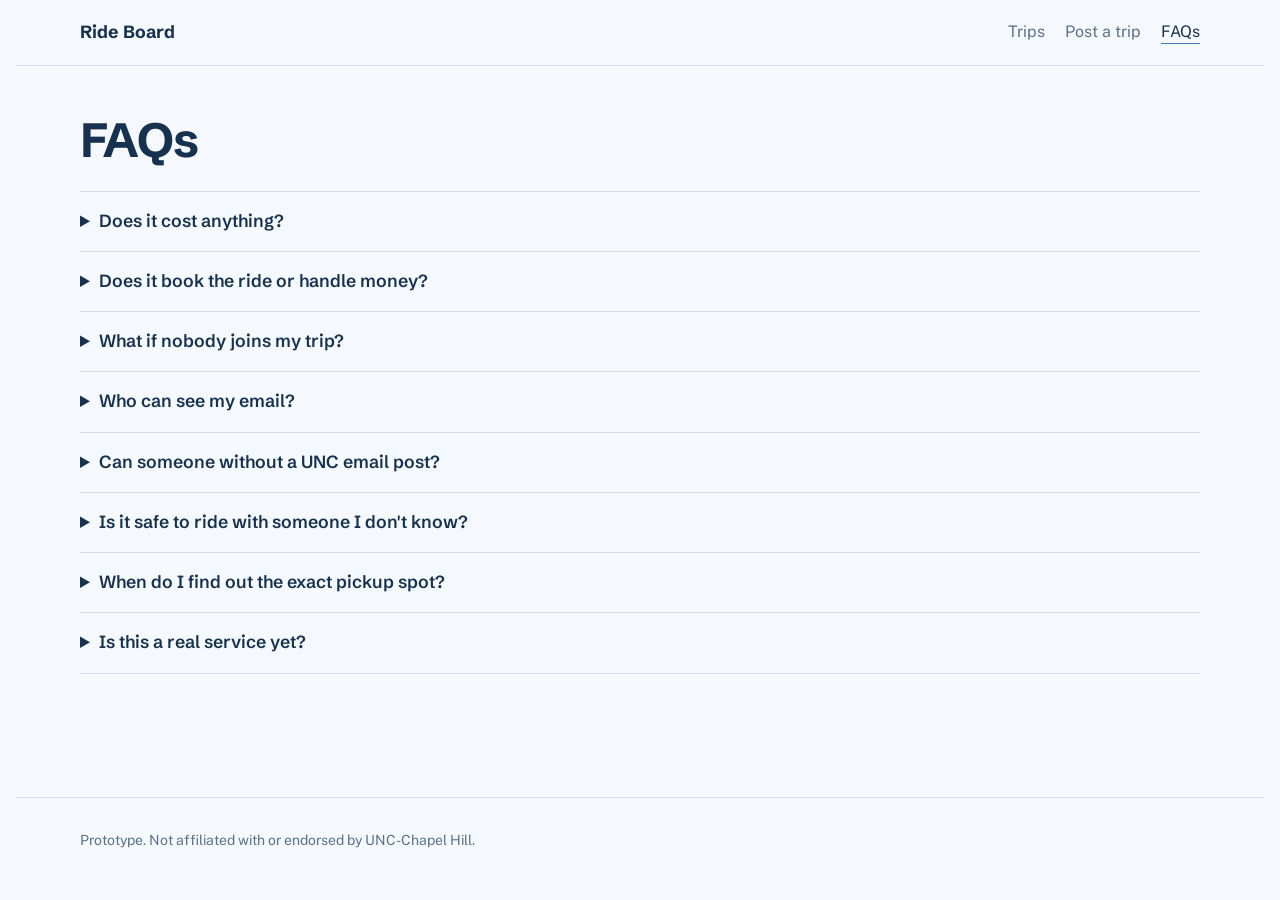
==== faq.html @ dbb0cd6b "Make site light only: light palette, remove dark theme toggle Co-Authored-By: Claude Haiku 5.5 <nore" ====
<!doctype html>
<html lang="en">
<head>
  <meta charset="utf-8">
  <meta name="viewport" content="width=device-width, initial-scale=1, viewport-fit=cover">
  <title>Ride Board FAQs</title>
  <link rel="stylesheet" href="https://fonts.googleapis.com/css2?family=IBM+Plex+Mono:wght@500&family=Public+Sans:wght@400;500;600&family=Schibsted+Grotesk:wght@600;700&display=swap">
  <link rel="stylesheet" href="styles.css">
</head>
<body>

<a class="skip" href="#main">Skip to content</a>

<header class="top">
  <div class="wrap bar">
    <a class="brand" href="index.html">Ride Board</a>
    <nav aria-label="Main">
      <a href="trips.html">Trips</a>
      <a href="post.html">Post a trip</a>
      <a href="faq.html" aria-current="page">FAQs</a>
    </nav>
  </div>
</header>

<main id="main">
  <section class="wrap band" aria-labelledby="faq-title" style="border-top:0; padding-top:48px">
    <h1 id="faq-title" style="font-size:clamp(2rem,4.5vw,3rem)">FAQs</h1>
    <div class="faq" style="margin-top:24px">
      <details>
        <summary>Does it cost anything?</summary>
        <p>No. The site is free. The only cost is the ride itself, which the group splits.</p>
      </details>
      <details>
        <summary>Does it book the ride or handle money?</summary>
        <p>No. It does not provide drivers, rides, or payments. One person books the ride in their own app, and everyone pays their share directly.</p>
      </details>
      <details>
        <summary>What if nobody joins my trip?</summary>
        <p>Take the ride alone or change your plans. Nothing is charged or cancelled automatically.</p>
      </details>
      <details>
        <summary>Who can see my email?</summary>
        <p>This prototype does not store or show your email. It only checks that the domain ends in unc.edu.</p>
      </details>
      <details>
        <summary>Can someone without a UNC email post?</summary>
        <p>Not in this version. The domain check is the only verification built so far, so it does not confirm who is behind an address.</p>
      </details>
      <details>
        <summary>Is it safe to ride with someone I don't know?</summary>
        <p>Meet at the pickup spot you picked, tell a friend the trip details, and skip any ride that feels wrong.</p>
      </details>
      <details>
        <summary>When do I find out the exact pickup spot?</summary>
        <p>After you send a ride-along request, the exact spot shows on that trip. Before that, you see only the general area, such as Student Union or Franklin Street.</p>
      </details>
      <details>
        <summary>Is this a real service yet?</summary>
        <p>It is a prototype. Trips and requests save only on the device you use them on.</p>
      </details>
    </div>
  </section>
</main>

<footer>
  <div class="wrap">Prototype. Not affiliated with or endorsed by UNC-Chapel Hill.</div>
</footer>

<script src="app.js"></script>
</body>
</html>
---- styles.css ----
/* Shared styles for every page. Palette: light only. Pale blue paper, mid Carolina-style blue accent, slate text. Type: grotesk display, plain body, mono for times. */
:root {
  --bg: #F5F9FD;
  --surface: #FFFFFF;
  --ink: #17324F;
  --muted: #5B7189;
  --line: #CFDDEA;
  --accent: #3A7CB8;
  --accent-ink: #FFFFFF;
  --tint: #E3F0FA;
  --danger: #C0392B;
  --font-display: "Schibsted Grotesk", "Helvetica Neue", Arial, sans-serif;
  --font-body: "Public Sans", "Helvetica Neue", Arial, sans-serif;
  --font-mono: "IBM Plex Mono", ui-monospace, Menlo, monospace;
  color-scheme: light;
}

body {
  margin: 0;
  background: var(--bg);
  color: var(--ink);
  font-family: var(--font-body);
  font-size: 16px;
  line-height: 1.55;
  padding-left: max(16px, env(safe-area-inset-left, 0px));
  padding-right: max(16px, env(safe-area-inset-right, 0px));
  min-height: 100vh;
  display: flex;
  flex-direction: column;
}
main { flex: 1; }
h1, h2, h3 { font-family: var(--font-display); line-height: 1.1; letter-spacing: -0.015em; text-wrap: balance; margin: 0; }
h1 { font-size: clamp(2.1rem, 5vw, 3.4rem); }
h2 { font-size: clamp(1.6rem, 3vw, 2.1rem); }
p { margin: 0; }
a { color: var(--accent); }
.wrap { max-width: 1120px; margin: 0 auto; width: 100%; box-sizing: border-box; }
.muted { color: var(--muted); }
.fine { color: var(--muted); font-size: 0.875rem; }
.skip { position: absolute; left: 16px; top: -48px; background: var(--accent); color: var(--accent-ink); padding: 8px 12px; z-index: 20; }
.skip:focus { top: 8px; }
:focus-visible { outline: 2px solid var(--accent); outline-offset: 3px; }

/* Header */
.top { position: sticky; top: env(safe-area-inset-top, 0px); z-index: 5; background: var(--bg); border-bottom: 1px solid var(--line); }
.bar { display: flex; flex-wrap: wrap; align-items: center; justify-content: space-between; gap: 12px 24px; padding-block: 14px; }
.brand { font-family: var(--font-display); font-weight: 700; font-size: 1.1rem; color: var(--ink); text-decoration: none; }
.top nav { display: flex; flex-wrap: wrap; gap: 4px 20px; }
.top nav a { color: var(--muted); text-decoration: none; padding-block: 6px; }
.top nav a:hover, .top nav a[aria-current="page"] { color: var(--ink); }
.top nav a[aria-current="page"] { text-decoration: underline; text-underline-offset: 6px; text-decoration-color: var(--accent); }

/* Buttons and fields */
.btn {
  display: inline-flex; align-items: center; justify-content: center;
  min-height: 44px; padding: 10px 18px;
  border: 1px solid var(--accent); border-radius: 8px;
  background: var(--accent); color: var(--accent-ink);
  font: 600 0.95rem/1 var(--font-body); text-decoration: none; cursor: pointer;
}
.btn.ghost { background: transparent; color: var(--ink); border-color: var(--line); }
.btn.small { min-height: 36px; padding: 6px 12px; font-size: 0.875rem; }
.btn:hover { filter: brightness(1.06); }
.field { display: grid; gap: 6px; }
.field label, .field legend { font-weight: 600; font-size: 0.95rem; }
.hint { color: var(--muted); font-size: 0.875rem; }
.error { color: var(--danger); font-size: 0.875rem; }
input, select, textarea {
  font: 400 1rem/1.4 var(--font-body); color: var(--ink);
  background: var(--surface); border: 1px solid var(--line); border-radius: 8px;
  min-height: 44px; padding: 8px 12px; width: 100%; box-sizing: border-box;
}
textarea { min-height: 88px; resize: vertical; }
input[aria-invalid="true"], select[aria-invalid="true"] { border-color: var(--danger); }
input[type="range"] { accent-color: var(--accent); min-height: 0; padding: 0; }
fieldset { border: 0; margin: 0; padding: 0; min-width: 0; }
.radios { display: flex; flex-wrap: wrap; gap: 8px; }
.radios label {
  display: inline-flex; align-items: center; gap: 8px; min-height: 44px; padding: 8px 14px;
  border: 1px solid var(--line); border-radius: 999px; background: var(--surface); cursor: pointer;
}
.radios input { width: auto; min-height: 0; accent-color: var(--accent); }
.status { min-height: 1.5em; color: var(--accent); font-weight: 600; }
.status a { color: var(--accent); }

/* Home */
.hero { display: grid; gap: 40px; align-items: center; padding-block: 56px 48px; grid-template-columns: 1.15fr 1fr; }
.eyebrow { font-size: 0.8rem; font-weight: 600; letter-spacing: 0.08em; text-transform: uppercase; color: var(--accent); margin-bottom: 14px; }
.lede { margin-top: 18px; font-size: 1.1rem; color: var(--muted); max-width: 36ch; }
.actions { display: flex; flex-wrap: wrap; gap: 10px; margin-top: 26px; }
.facts { display: flex; flex-wrap: wrap; gap: 8px 22px; margin: 22px 0 0; padding: 0; list-style: none; color: var(--muted); font-size: 0.9rem; }
.facts li { position: relative; padding-left: 16px; }
.facts li::before { content: ""; position: absolute; left: 0; top: 0.5em; width: 6px; height: 6px; border-radius: 999px; background: var(--accent); }
.calc {
  display: grid; gap: 16px; padding: 24px; background: var(--surface);
  border: 1px solid var(--line); border-radius: 12px;
}
.calc h2 { font-size: 1.3rem; }
.calc-row { display: flex; justify-content: space-between; align-items: baseline; gap: 12px; }
.mono { font-family: var(--font-mono); font-variant-numeric: tabular-nums; }
.calc-result { font-family: var(--font-display); font-size: 2.4rem; font-weight: 700; letter-spacing: -0.02em; font-variant-numeric: tabular-nums; }
.calc-result small { display: block; font: 400 0.95rem/1.4 var(--font-body); color: var(--muted); letter-spacing: 0; }
.preview { margin-top: 8px; }
.preview-head { display: flex; flex-wrap: wrap; justify-content: space-between; align-items: baseline; gap: 8px 16px; margin-bottom: 14px; }

/* Bands and sections */
.band { padding-block: 48px; border-top: 1px solid var(--line); }
.page-head { padding-block: 48px 8px; }
.page-head p { margin-top: 12px; color: var(--muted); max-width: 52ch; }
.section-head { display: flex; flex-wrap: wrap; justify-content: space-between; align-items: baseline; gap: 8px 16px; margin-bottom: 18px; }
.board-tools { display: flex; flex-wrap: wrap; justify-content: space-between; align-items: center; gap: 12px; margin-bottom: 16px; }
.chips { display: flex; flex-wrap: wrap; gap: 8px; }
.chip {
  min-height: 36px; padding: 6px 14px; border-radius: 999px; cursor: pointer;
  border: 1px solid var(--line); background: var(--surface); color: var(--ink); font: 500 0.9rem/1 var(--font-body);
}
.chip[aria-pressed="true"] { background: var(--ink); color: var(--bg); border-color: var(--ink); }

/* Trip board */
.cols {
  display: none; grid-template-columns: 120px minmax(0, 1fr) 170px; gap: 16px; padding: 10px 20px;
  font-size: 0.72rem; font-weight: 600; letter-spacing: 0.08em; text-transform: uppercase; color: var(--muted);
  background: var(--tint); border: 1px solid var(--line); border-bottom: 0; border-radius: 12px 12px 0 0;
}
.cols .r { text-align: right; }
.board { list-style: none; margin: 0; padding: 0; border: 1px solid var(--line); border-radius: 12px; background: var(--surface); overflow: hidden; }
.trip {
  display: grid; grid-template-columns: 120px minmax(0, 1fr) 170px; gap: 16px; align-items: center;
  padding: 18px 20px; border-top: 1px solid var(--line);
}
.trip:first-child { border-top: 0; }
.when { display: grid; gap: 2px; }
.when .time { font-family: var(--font-mono); font-size: 1.25rem; font-weight: 500; }
.when .date { color: var(--muted); font-size: 0.875rem; }
.dest { font-weight: 600; font-size: 1.05rem; display: flex; flex-wrap: wrap; align-items: center; gap: 8px; }
.from, .note { color: var(--muted); font-size: 0.9rem; overflow-wrap: anywhere; }
.note { margin-top: 2px; }
.meet { font-size: 0.9rem; font-weight: 600; color: var(--accent); overflow-wrap: anywhere; margin-top: 4px; }
.meet.muted { color: var(--muted); font-weight: 400; }
.tag {
  font-size: 0.72rem; font-weight: 600; letter-spacing: 0.06em; text-transform: uppercase;
  padding: 2px 8px; border-radius: 4px; background: var(--tint); color: var(--accent);
}
.side { display: grid; gap: 4px; justify-items: end; text-align: right; min-width: 0; }
.split { font-family: var(--font-display); font-size: 1.4rem; font-weight: 700; font-variant-numeric: tabular-nums; }
.sub, .spots { color: var(--muted); font-size: 0.85rem; }
.side .btn { margin-top: 8px; }
.empty { padding: 28px 20px; color: var(--muted); }

/* Post form */
.post-grid { display: grid; gap: 32px; grid-template-columns: 1fr 1.4fr; align-items: start; }
.post-grid > div:first-child p { margin-top: 12px; max-width: 34ch; }
#post-form { display: grid; gap: 20px; }
.two { display: grid; gap: 20px; grid-template-columns: 1fr 1fr; }

/* Dialog */
dialog {
  background: var(--surface); color: var(--ink); border: 1px solid var(--line); border-radius: 12px;
  width: min(440px, calc(100vw - 32px)); padding: 24px; box-sizing: border-box;
}
dialog::backdrop { background: rgb(0 0 0 / 0.45); }
dialog form { display: grid; gap: 18px; }
.dialog-actions { display: flex; flex-wrap: wrap; justify-content: flex-end; gap: 10px; }

/* How it works */
.steps { display: grid; gap: 14px; margin: 24px 0 0; padding: 0; list-style: none; counter-reset: step; }
.steps li { display: grid; grid-template-columns: 2.2rem 1fr; gap: 12px; align-items: start; }
.steps li::before {
  counter-increment: step; content: counter(step); font-family: var(--font-mono); font-weight: 500;
  width: 2.2rem; height: 2.2rem; display: grid; place-items: center; border-radius: 999px;
  background: var(--tint); color: var(--accent);
}
.limits { margin-top: 28px; display: grid; gap: 10px; padding: 20px; border: 1px solid var(--line); border-radius: 12px; background: var(--surface); }
.limits h3 { font-size: 1.1rem; }
.limits ul { margin: 0; padding-left: 1.1rem; display: grid; gap: 6px; color: var(--muted); }
.faq { display: grid; border-top: 1px solid var(--line); }
.faq details { border-bottom: 1px solid var(--line); padding-block: 16px; }
.faq summary { cursor: pointer; font-family: var(--font-display); font-weight: 600; font-size: 1.1rem; }
.faq details p { margin-top: 8px; color: var(--muted); max-width: 62ch; }

footer { padding-block: 32px 48px; border-top: 1px solid var(--line); color: var(--muted); font-size: 0.875rem; }

/* Desktop board layout */
@media (min-width: 641px) {
  .cols { display: grid; }
  .board { border-radius: 0 0 12px 12px; }
}
/* Tablet and phone */
@media (max-width: 860px) {
  .hero, .post-grid { grid-template-columns: 1fr; }
  .hero { padding-block: 40px 32px; }
  .two { grid-template-columns: 1fr; }
}
@media (max-width: 640px) {
  .trip { grid-template-columns: 1fr; gap: 10px; }
  .side { justify-items: start; text-align: left; }
  .side .btn { margin-top: 4px; }
  .when { grid-template-columns: auto 1fr; align-items: baseline; gap: 10px; }
  .when .date { font-size: 0.9rem; }
}

@media (prefers-reduced-motion: reduce) {
  * { transition: none !important; scroll-behavior: auto !important; }
}
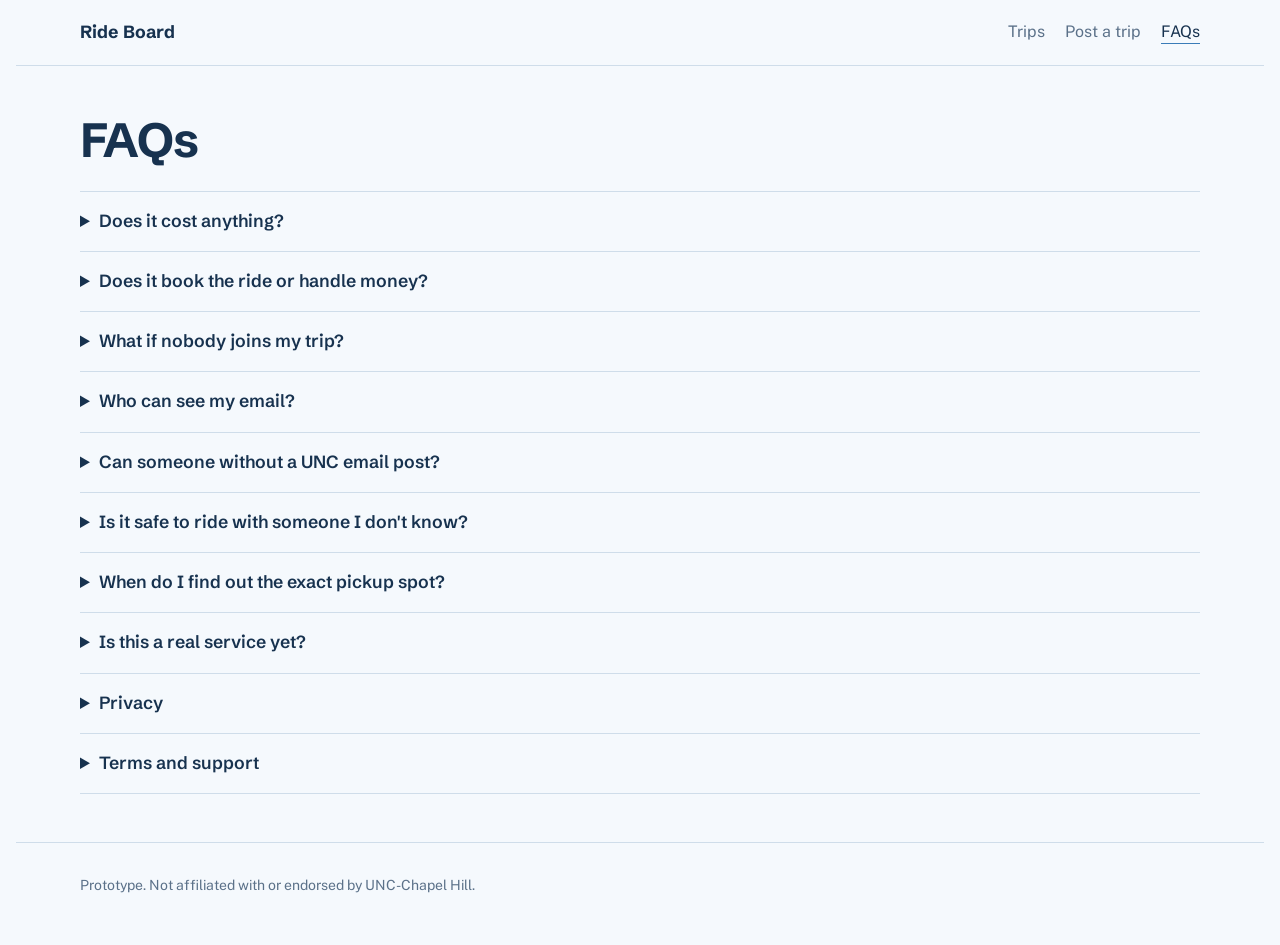
==== commit c437b3cc: "Redesign home page: hero art, stats, steps, features, team, transitions Co-Authored-By: Claude Haiku" ====
--- a/faq.html
+++ b/faq.html
@@ -58,6 +58,14 @@
         <summary>Is this a real service yet?</summary>
         <p>It is a prototype. Trips and requests save only on the device you use them on.</p>
       </details>
+      <details id="privacy">
+        <summary>Privacy</summary>
+        <p>Trips and requests are saved in your browser's local storage. Nothing is sent to a server in this version. Your email is checked for the unc.edu domain and is not stored or shown.</p>
+      </details>
+      <details id="terms">
+        <summary>Terms and support</summary>
+        <p>This is a student prototype with no warranty. Meet in a public place, share your plans with someone, and pay your share directly. There is no support inbox yet.</p>
+      </details>
     </div>
   </section>
 </main>
--- a/styles.css
+++ b/styles.css
@@ -199,6 +199,108 @@
   .when .date { font-size: 0.9rem; }
 }
 
+/* Page transitions (supported browsers animate between pages) */
+@view-transition { navigation: auto; }
+::view-transition-old(root), ::view-transition-new(root) { animation-duration: 0.35s; }
+
+/* Buttons: small lift on hover */
+.btn { transition: transform 0.15s ease, filter 0.15s ease; }
+.btn:hover { transform: translateY(-1px); }
+.btn:active { transform: translateY(1px); }
+
+/* Scroll reveal */
+.reveal { opacity: 0; transform: translateY(18px); transition: opacity 0.7s ease, transform 0.7s ease; }
+.reveal.in { opacity: 1; transform: none; }
+
+/* Hero art */
+.hero-art svg { width: 100%; height: auto; display: block; }
+.route-line { stroke-dasharray: 10 12; animation: route-dash 1.6s linear infinite; }
+@keyframes route-dash { to { stroke-dashoffset: -22; } }
+.pin-pop { transform-box: fill-box; transform-origin: center; animation: pin-bob 2.6s ease-in-out infinite; }
+@keyframes pin-bob { 0%, 100% { transform: translateY(0); } 50% { transform: translateY(-6px); } }
+.hero-sub { padding-top: 24px; grid-template-columns: 1fr 1fr; align-items: start; }
+
+/* Destinations marquee */
+.marquee { overflow: hidden; margin-top: 8px; padding-block: 14px; border-block: 1px solid var(--line); background: var(--tint); }
+.marquee-track { display: flex; gap: 40px; width: max-content; animation: marquee-slide 32s linear infinite; }
+.marquee-track span { font-family: var(--font-display); font-weight: 600; font-size: 1.2rem; color: var(--accent); white-space: nowrap; }
+@keyframes marquee-slide { from { transform: translateX(0); } to { transform: translateX(-50%); } }
+
+/* Stats */
+.stats { display: grid; grid-template-columns: repeat(4, minmax(0, 1fr)); gap: 16px; margin-top: 24px; }
+.stat { background: var(--surface); border: 1px solid var(--line); border-radius: 12px; padding: 20px; }
+.stat p { color: var(--muted); margin-top: 6px; font-size: 0.95rem; }
+.num { display: block; font-family: var(--font-display); font-size: 2.4rem; font-weight: 700; color: var(--accent); font-variant-numeric: tabular-nums; }
+
+/* How it works cards */
+.steps-cards { list-style: none; margin: 24px 0 0; padding: 0; display: grid; grid-template-columns: repeat(3, minmax(0, 1fr)); gap: 16px; }
+.card { background: var(--surface); border: 1px solid var(--line); border-radius: 12px; padding: 22px; }
+.card-num { display: inline-grid; place-items: center; width: 2.2rem; height: 2.2rem; border-radius: 999px; background: var(--accent); color: var(--accent-ink); font-family: var(--font-mono); }
+.card h3 { font-size: 1.25rem; margin-top: 14px; }
+.card p { color: var(--muted); margin-top: 8px; }
+
+/* Pickup reveal */
+.reveal-split { display: grid; gap: 32px; grid-template-columns: 1fr 1fr; align-items: center; }
+.lede-sm { color: var(--muted); margin-top: 12px; max-width: 48ch; }
+.reveal-split .btn { margin-top: 20px; }
+.reveal-card { background: var(--surface); border: 1px solid var(--line); border-radius: 12px; padding: 24px; display: grid; gap: 8px; }
+.reveal-card .dest { font-size: 1.3rem; }
+
+/* Features */
+.features { display: grid; grid-template-columns: repeat(3, minmax(0, 1fr)); gap: 16px; margin-top: 24px; }
+.feature { background: var(--surface); border: 1px solid var(--line); border-radius: 12px; padding: 22px; }
+.icon { display: inline-grid; place-items: center; width: 44px; height: 44px; border-radius: 12px; background: var(--tint); color: var(--accent); }
+.icon svg { width: 24px; height: 24px; }
+.feature h3 { font-size: 1.2rem; margin-top: 14px; }
+.feature p { color: var(--muted); margin-top: 8px; }
+
+/* Persona */
+.persona { display: grid; grid-template-columns: 96px 1fr; gap: 24px; align-items: center; background: var(--tint); border-radius: 16px; padding: 28px; }
+.avatar { width: 96px; height: 96px; border-radius: 999px; background: var(--accent); color: var(--accent-ink); display: grid; place-items: center; font-family: var(--font-display); font-size: 2.4rem; font-weight: 700; }
+.persona h2 { margin-top: 8px; }
+
+/* Timeline */
+.timeline { display: grid; grid-template-columns: repeat(3, minmax(0, 1fr)); gap: 20px; margin-top: 24px; }
+.milestone { border-top: 2px solid var(--line); padding-top: 20px; position: relative; }
+.dot { position: absolute; top: -7px; left: 0; width: 12px; height: 12px; border-radius: 999px; background: var(--line); }
+.dot.done { background: var(--accent); }
+.milestone h3 { font-size: 1.2rem; margin-top: 8px; }
+.milestone p { color: var(--muted); margin-top: 6px; }
+
+/* Team */
+.team { display: grid; grid-template-columns: repeat(3, minmax(0, 1fr)); gap: 16px; margin-top: 24px; }
+.member { background: var(--surface); border: 1px solid var(--line); border-radius: 12px; padding: 22px; }
+.member .avatar { width: 64px; height: 64px; font-size: 1.6rem; margin-bottom: 12px; }
+.member h3 { font-size: 1.15rem; }
+.member p { margin-top: 4px; }
+
+/* Closing band */
+.cta-band { margin-block: 48px; padding: 48px 32px; background: var(--accent); color: var(--accent-ink); border-radius: 20px; text-align: center; }
+.cta-band h2 { color: inherit; }
+.cta-band p { margin-top: 10px; opacity: 0.92; }
+.cta-band .actions { justify-content: center; }
+.cta-band .btn { background: var(--accent-ink); color: var(--accent); border-color: var(--accent-ink); }
+.cta-band .btn.ghost { background: transparent; color: var(--accent-ink); border-color: var(--accent-ink); }
+
+/* Footer */
+.foot { display: flex; flex-wrap: wrap; justify-content: space-between; gap: 12px 24px; }
+.foot nav { display: flex; flex-wrap: wrap; gap: 6px 18px; }
+.foot a { color: var(--muted); }
+
+/* Tablet and phone for the new sections */
+@media (max-width: 860px) {
+  .hero-sub, .reveal-split { grid-template-columns: 1fr; }
+  .stats { grid-template-columns: 1fr 1fr; }
+  .steps-cards, .features, .timeline, .team { grid-template-columns: 1fr; }
+  .persona { grid-template-columns: 1fr; text-align: left; }
+}
+@media (max-width: 640px) {
+  .stats { grid-template-columns: 1fr 1fr; gap: 10px; }
+  .num { font-size: 1.9rem; }
+  .cta-band { padding: 36px 20px; }
+}
+
 @media (prefers-reduced-motion: reduce) {
-  * { transition: none !important; scroll-behavior: auto !important; }
-}
+  * { transition: none !important; scroll-behavior: auto !important; animation: none !important; }
+  .reveal { opacity: 1; transform: none; }
+}
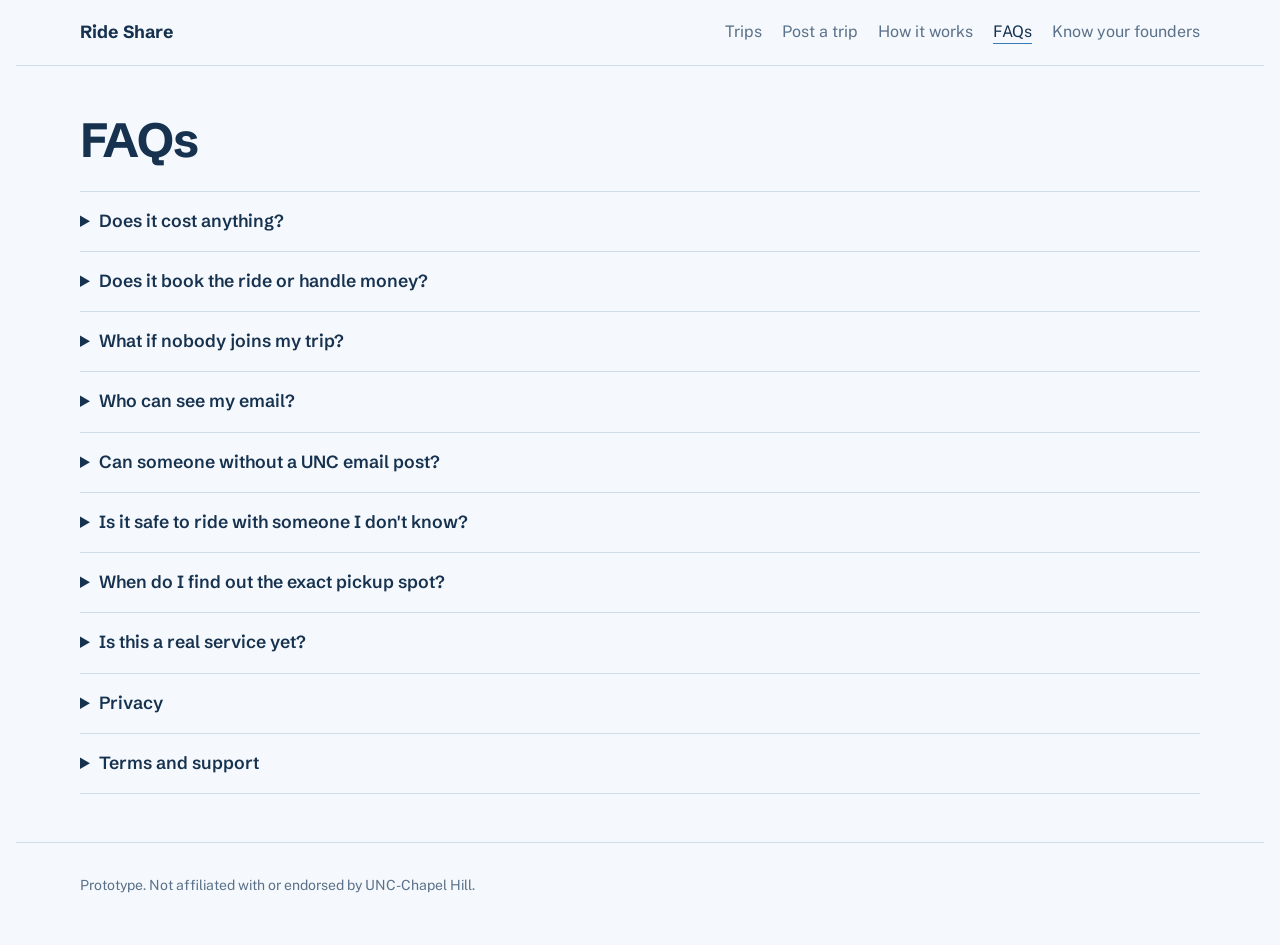
==== commit 5a491b66: "Rename to Ride Share, split site into pages, add Know your founders Co-Authored-By: Claude Haiku 5.5" ====
--- a/faq.html
+++ b/faq.html
@@ -3,7 +3,7 @@
 <head>
   <meta charset="utf-8">
   <meta name="viewport" content="width=device-width, initial-scale=1, viewport-fit=cover">
-  <title>Ride Board FAQs</title>
+  <title>FAQs | Ride Share</title>
   <link rel="stylesheet" href="https://fonts.googleapis.com/css2?family=IBM+Plex+Mono:wght@500&family=Public+Sans:wght@400;500;600&family=Schibsted+Grotesk:wght@600;700&display=swap">
   <link rel="stylesheet" href="styles.css">
 </head>
@@ -13,11 +13,13 @@
 
 <header class="top">
   <div class="wrap bar">
-    <a class="brand" href="index.html">Ride Board</a>
+    <a class="brand" href="index.html">Ride Share</a>
     <nav aria-label="Main">
       <a href="trips.html">Trips</a>
       <a href="post.html">Post a trip</a>
+      <a href="how.html">How it works</a>
       <a href="faq.html" aria-current="page">FAQs</a>
+      <a href="founders.html">Know your founders</a>
     </nav>
   </div>
 </header>
--- a/styles.css
+++ b/styles.css
@@ -287,12 +287,57 @@
 .foot nav { display: flex; flex-wrap: wrap; gap: 6px 18px; }
 .foot a { color: var(--muted); }
 
+/* Plain pages: home, how it works, founders */
+.sr-only { position: absolute; width: 1px; height: 1px; overflow: hidden; clip: rect(0 0 0 0); white-space: nowrap; }
+.home-hero { padding-block: 64px 36px; max-width: 760px; }
+.home-hero h1 { font-size: clamp(2.2rem, 5vw, 3.4rem); margin-top: 6px; }
+.home-hero .lede { max-width: 52ch; }
+.home-hero .fine { margin-top: 18px; }
+.example { padding-bottom: 8px; }
+.route-fig { margin: 0; border: 1px solid var(--line); border-radius: 12px; background: var(--surface); padding: 20px 20px 16px; }
+.route-fig svg { width: 100%; height: auto; display: block; }
+.route-fig figcaption { color: var(--muted); margin-top: 8px; font-size: 0.95rem; }
+.split-row { display: grid; grid-template-columns: 1.4fr 1fr; gap: 32px; align-items: start; padding-block: 40px; border-top: 1px solid var(--line); }
+.index-links { display: grid; gap: 0; border-top: 1px solid var(--line); margin-top: 24px; padding-block: 0 56px; }
+.index-links a { display: grid; grid-template-columns: 220px 1fr; gap: 16px; padding-block: 18px; border-bottom: 1px solid var(--line); text-decoration: none; color: var(--muted); }
+.index-links a span { color: var(--ink); font-family: var(--font-display); font-weight: 600; font-size: 1.1rem; }
+.index-links a:hover span { color: var(--accent); }
+.sec-title { font-size: clamp(1.5rem, 3vw, 2rem); }
+.steps-plain { list-style: none; margin: 24px 0 0; padding: 0; counter-reset: step; max-width: 720px; }
+.steps-plain li { counter-increment: step; display: grid; grid-template-columns: 56px 1fr; gap: 0 16px; padding-block: 20px; border-top: 1px solid var(--line); }
+.steps-plain li::before { content: "0" counter(step); font-family: var(--font-mono); color: var(--accent); font-size: 1.1rem; padding-top: 2px; }
+.steps-plain h3 { font-size: 1.2rem; }
+.steps-plain p { color: var(--muted); margin-top: 6px; grid-column: 2; }
+.steps-plain h3 { grid-column: 2; }
+table.data { width: 100%; border-collapse: collapse; margin-top: 20px; font-size: 0.97rem; }
+table.data th, table.data td { text-align: left; padding: 12px 10px; border-bottom: 1px solid var(--line); vertical-align: top; }
+table.data th { font-size: 0.8rem; text-transform: uppercase; letter-spacing: 0.06em; color: var(--muted); font-weight: 600; }
+table.data .r { text-align: right; white-space: nowrap; }
+.status-list { list-style: none; margin: 16px 0 0; padding: 0; display: grid; gap: 10px; }
+.status-list li { display: flex; gap: 12px; align-items: baseline; }
+.state { font-size: 0.75rem; font-weight: 600; text-transform: uppercase; letter-spacing: 0.06em; padding: 3px 8px; border-radius: 4px; background: var(--tint); color: var(--muted); white-space: nowrap; }
+.state.done { background: var(--accent); color: var(--accent-ink); }
+.founder { display: grid; grid-template-columns: 240px 1fr; gap: 32px; align-items: start; }
+.founder-id .avatar { width: 80px; height: 80px; font-size: 2rem; margin-bottom: 12px; }
+.founder-id h2 { font-size: 1.4rem; }
+.founder-id p { margin-top: 4px; }
+.ride-profile { margin: 0; display: grid; gap: 0; }
+.ride-profile > div { display: grid; grid-template-columns: 200px 1fr; gap: 16px; padding-block: 12px; border-bottom: 1px solid var(--line); }
+.ride-profile dt { color: var(--muted); font-size: 0.9rem; }
+.ride-profile dd { margin: 0; }
+.ride-profile .fill { color: var(--muted); font-style: italic; }
+.closing { text-align: left; }
+.closing .actions { margin-top: 20px; }
+
 /* Tablet and phone for the new sections */
 @media (max-width: 860px) {
   .hero-sub, .reveal-split { grid-template-columns: 1fr; }
   .stats { grid-template-columns: 1fr 1fr; }
   .steps-cards, .features, .timeline, .team { grid-template-columns: 1fr; }
   .persona { grid-template-columns: 1fr; text-align: left; }
+  .split-row, .founder { grid-template-columns: 1fr; gap: 20px; }
+  .index-links a { grid-template-columns: 1fr; gap: 4px; }
+  .ride-profile > div { grid-template-columns: 1fr; gap: 2px; }
 }
 @media (max-width: 640px) {
   .stats { grid-template-columns: 1fr 1fr; gap: 10px; }
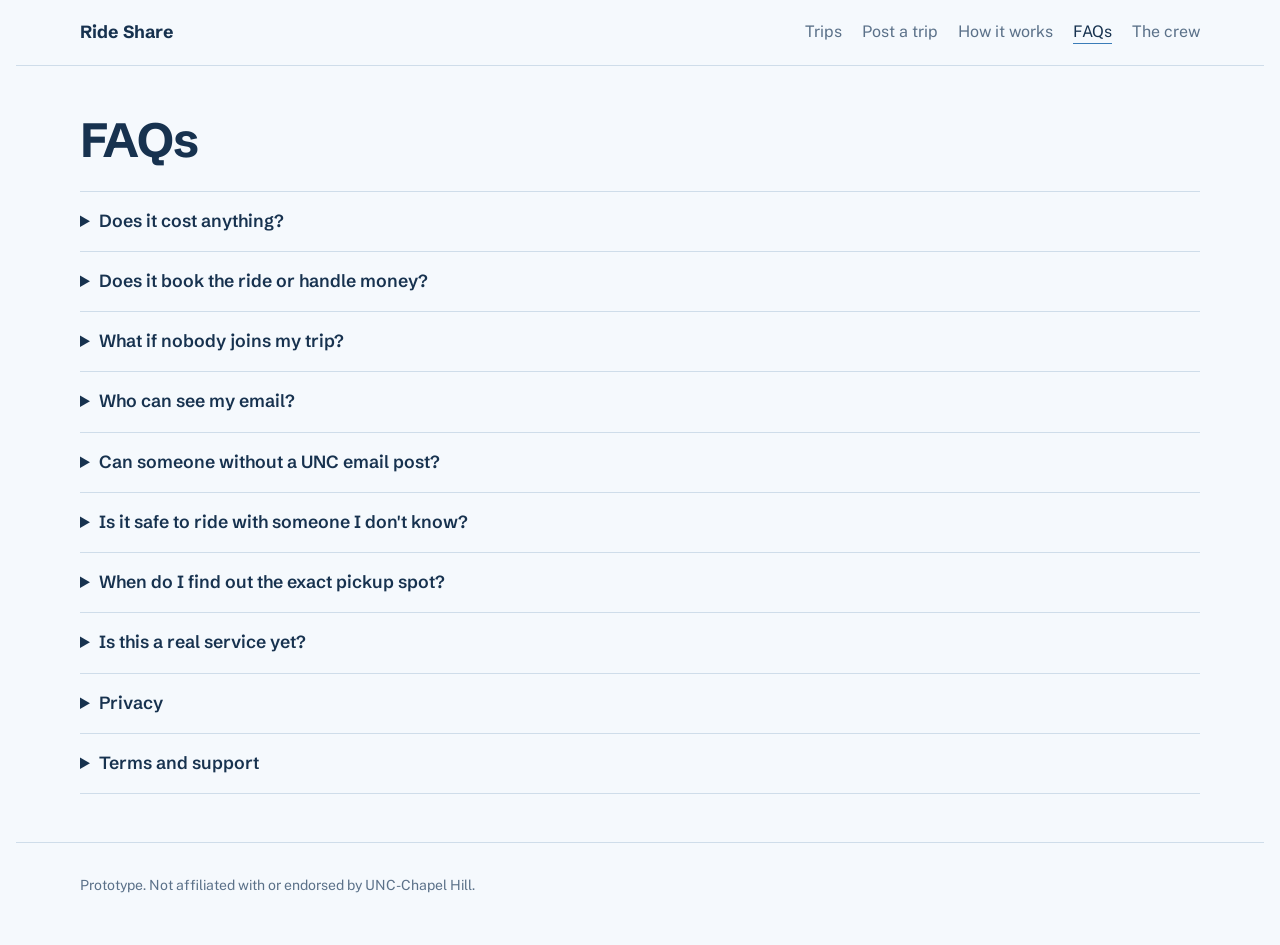
==== commit ad25c38b: "Shorten nav label to The crew and make founders page playful Co-Authored-By: Claude Haiku 5.5 <norep" ====
--- a/faq.html
+++ b/faq.html
@@ -19,7 +19,7 @@
       <a href="post.html">Post a trip</a>
       <a href="how.html">How it works</a>
       <a href="faq.html" aria-current="page">FAQs</a>
-      <a href="founders.html">Know your founders</a>
+      <a href="founders.html">The crew</a>
     </nav>
   </div>
 </header>
--- a/styles.css
+++ b/styles.css
@@ -291,6 +291,10 @@
 .sr-only { position: absolute; width: 1px; height: 1px; overflow: hidden; clip: rect(0 0 0 0); white-space: nowrap; }
 .home-hero { padding-block: 64px 36px; max-width: 760px; }
 .home-hero h1 { font-size: clamp(2.2rem, 5vw, 3.4rem); margin-top: 6px; }
+.home-hero-split { max-width: 1120px; display: grid; grid-template-columns: 1.05fr 1fr; gap: 40px; align-items: center; }
+.home-hero-split .hero-art svg { width: 100%; height: auto; display: block; }
+.home-hero-split .lede { max-width: 40ch; }
+@media (max-width: 860px) { .home-hero-split { grid-template-columns: 1fr; } }
 .home-hero .lede { max-width: 52ch; }
 .home-hero .fine { margin-top: 18px; }
 .example { padding-bottom: 8px; }
@@ -313,6 +317,16 @@
 table.data th, table.data td { text-align: left; padding: 12px 10px; border-bottom: 1px solid var(--line); vertical-align: top; }
 table.data th { font-size: 0.8rem; text-transform: uppercase; letter-spacing: 0.06em; color: var(--muted); font-weight: 600; }
 table.data .r { text-align: right; white-space: nowrap; }
+.bars { list-style: none; margin: 24px 0 0; padding: 0; display: grid; gap: 18px; }
+.bars li { display: grid; grid-template-columns: minmax(0, 2fr) minmax(0, 3fr) 64px; gap: 8px 16px; align-items: center; }
+.bar-label { font-size: 0.97rem; }
+.bar-label small { display: block; color: var(--muted); font-size: 0.82rem; margin-top: 2px; }
+.bar-track { height: 14px; border-radius: 999px; background: var(--tint); overflow: hidden; display: block; }
+.bar-fill { display: block; height: 100%; width: var(--w); border-radius: 999px; background: linear-gradient(90deg, #7BAFD4, var(--accent)); transform-origin: left; animation: bar-grow 1.1s cubic-bezier(.2,.7,.2,1) both; }
+@keyframes bar-grow { from { transform: scaleX(0); } to { transform: scaleX(1); } }
+.bar-val { text-align: right; font-weight: 600; color: var(--accent); }
+@media (max-width: 640px) { .bars li { grid-template-columns: 1fr 52px; } .bar-label { grid-column: 1 / -1; } .bar-track { grid-column: 1; } .bar-val { grid-column: 2; grid-row: 2; } }
+@media (prefers-reduced-motion: reduce) { .bar-fill { animation: none; } }
 .status-list { list-style: none; margin: 16px 0 0; padding: 0; display: grid; gap: 10px; }
 .status-list li { display: flex; gap: 12px; align-items: baseline; }
 .state { font-size: 0.75rem; font-weight: 600; text-transform: uppercase; letter-spacing: 0.06em; padding: 3px 8px; border-radius: 4px; background: var(--tint); color: var(--muted); white-space: nowrap; }
@@ -328,6 +342,15 @@
 .ride-profile .fill { color: var(--muted); font-style: italic; }
 .closing { text-align: left; }
 .closing .actions { margin-top: 20px; }
+.portrait { margin: 0; max-width: 300px; }
+.portrait img { width: 100%; height: auto; aspect-ratio: 3 / 4; object-fit: cover; border-radius: 14px; display: block; }
+.portrait-initial { aspect-ratio: 3 / 4; border-radius: 14px; background: var(--accent); color: var(--accent-ink); display: grid; place-items: center; font-family: var(--font-display); font-size: 5rem; font-weight: 700; }
+.portrait-initial span { line-height: 1; }
+.story { min-width: 0; }
+.story h2 { font-size: clamp(1.6rem, 3vw, 2rem); }
+.story .meta { color: var(--muted); margin-top: 6px; }
+.story blockquote { margin: 22px 0 0; font-family: var(--font-display); font-size: 1.2rem; line-height: 1.45; border-left: 3px solid var(--accent); padding-left: 18px; color: var(--ink); max-width: 56ch; }
+.story blockquote.fill { color: var(--muted); font-style: italic; }
 
 /* Tablet and phone for the new sections */
 @media (max-width: 860px) {
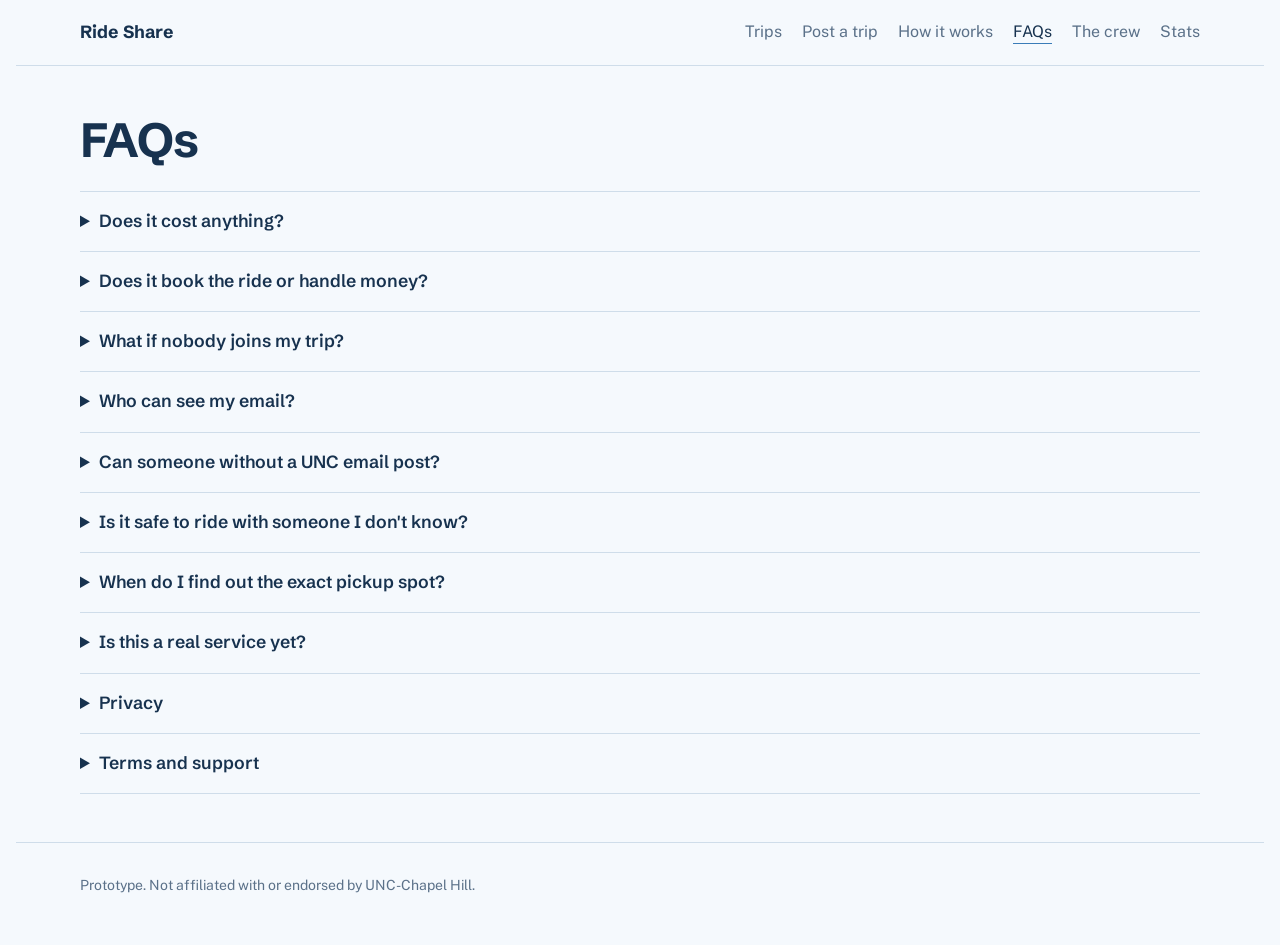
==== commit 92dcb819: "Add Stats to the nav after The crew on every page Co-Authored-By: Claude Haiku 5.5 <noreply@anthropi" ====
--- a/faq.html
+++ b/faq.html
@@ -20,6 +20,7 @@
       <a href="how.html">How it works</a>
       <a href="faq.html" aria-current="page">FAQs</a>
       <a href="founders.html">The crew</a>
+      <a href="stats.html">Stats</a>
     </nav>
   </div>
 </header>
--- a/styles.css
+++ b/styles.css
@@ -352,6 +352,32 @@
 .story blockquote { margin: 22px 0 0; font-family: var(--font-display); font-size: 1.2rem; line-height: 1.45; border-left: 3px solid var(--accent); padding-left: 18px; color: var(--ink); max-width: 56ch; }
 .story blockquote.fill { color: var(--muted); font-style: italic; }
 
+/* Stats page */
+.hmw { margin: 20px 0 0; padding: 0; list-style: none; counter-reset: hmw; display: grid; gap: 0; }
+.hmw li { counter-increment: hmw; display: grid; grid-template-columns: 48px 1fr; padding-block: 14px; border-top: 1px solid var(--line); font-family: var(--font-display); font-size: 1.15rem; font-weight: 600; }
+.hmw li::before { content: counter(hmw, decimal-leading-zero); font-family: var(--font-mono); color: var(--accent); font-size: 0.95rem; font-weight: 500; padding-top: 4px; }
+.kv { margin: 20px 0 0; display: grid; gap: 0; }
+.kv > div { display: grid; grid-template-columns: 200px 1fr; gap: 16px; padding-block: 16px; border-top: 1px solid var(--line); }
+.kv dt { font-family: var(--font-display); font-weight: 600; }
+.kv dd { margin: 0; }
+.kv ul { margin: 8px 0 0; padding-left: 1.1rem; color: var(--muted); display: grid; gap: 4px; }
+.journey { list-style: none; margin: 20px 0 0; padding: 0; display: grid; grid-template-columns: repeat(5, minmax(0, 1fr)); gap: 0; counter-reset: jr; }
+.journey li { position: relative; padding: 18px 14px 0 0; border-top: 2px solid var(--accent); }
+.journey h3 { font-size: 1.05rem; }
+.journey p { margin-top: 6px; font-size: 0.92rem; }
+.empathy { display: grid; grid-template-columns: repeat(2, minmax(0, 1fr)); gap: 14px; margin-top: 20px; }
+.empathy > div { background: var(--surface); border: 1px solid var(--line); border-radius: 12px; padding: 18px; }
+.empathy h3 { font-size: 1.1rem; color: var(--accent); }
+.empathy p { margin-top: 8px; }
+.alts { list-style: none; margin: 20px 0 0; padding: 0; display: grid; gap: 14px; }
+.alts li { background: var(--surface); border: 1px solid var(--line); border-radius: 12px; padding: 18px 20px; }
+.alts h3 { font-size: 1.1rem; }
+.alts p { color: var(--muted); margin-top: 6px; }
+table.compare th, table.compare td { text-align: center; }
+table.compare th:first-child, table.compare td:first-child { text-align: left; }
+@media (max-width: 860px) { .journey { grid-template-columns: 1fr; } .empathy { grid-template-columns: 1fr; } }
+@media (max-width: 640px) { .kv > div { grid-template-columns: 1fr; gap: 6px; } table.data { font-size: 0.88rem; } }
+
 /* Tablet and phone for the new sections */
 @media (max-width: 860px) {
   .hero-sub, .reveal-split { grid-template-columns: 1fr; }
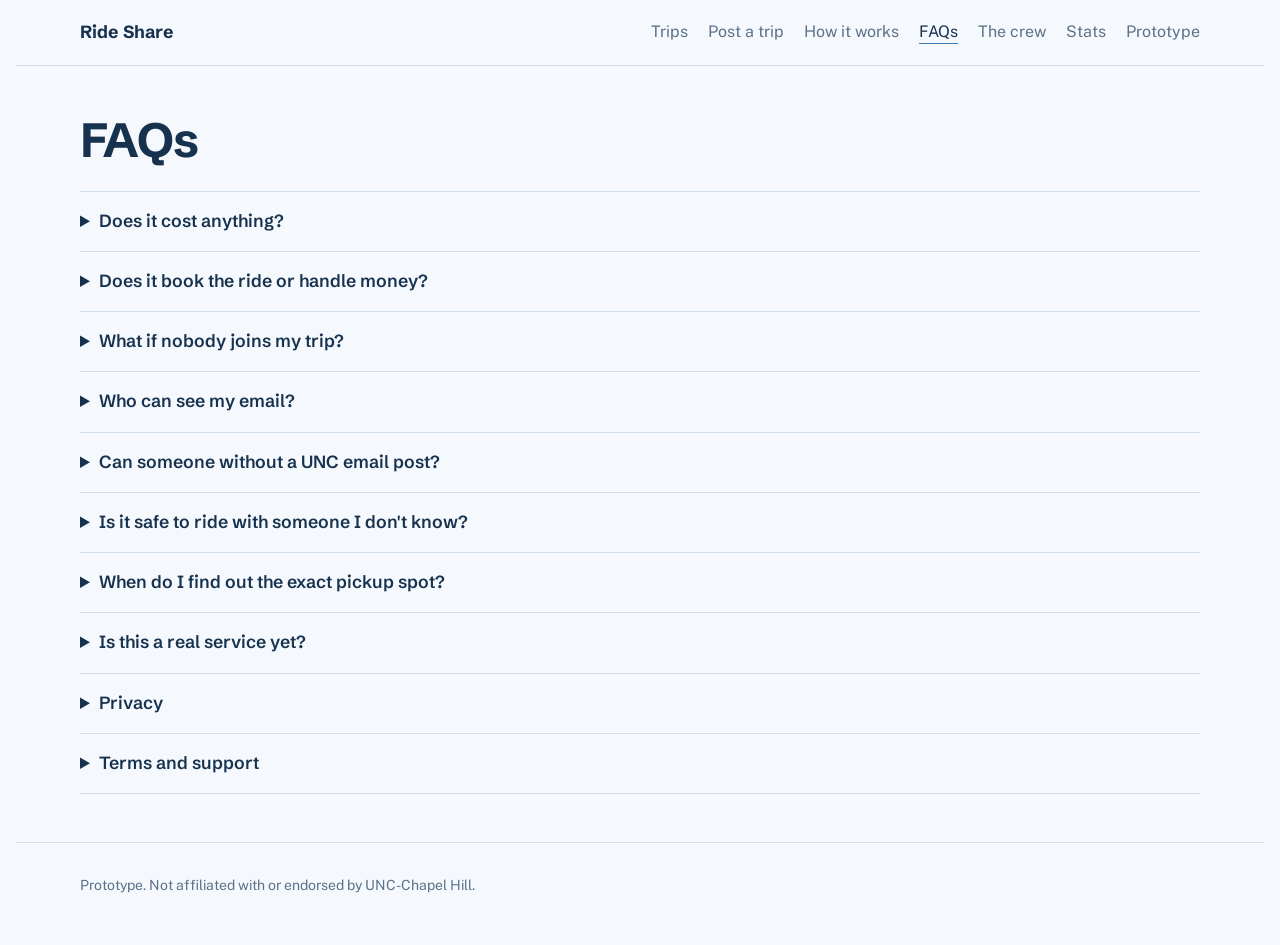
==== commit d2165a24: "Make Stats the landing page and label the old home as Prototype Co-Authored-By: Claude Haiku 5.5 <no" ====
--- a/faq.html
+++ b/faq.html
@@ -20,7 +20,8 @@
       <a href="how.html">How it works</a>
       <a href="faq.html" aria-current="page">FAQs</a>
       <a href="founders.html">The crew</a>
-      <a href="stats.html">Stats</a>
+      <a href="index.html">Stats</a>
+      <a href="prototype.html">Prototype</a>
     </nav>
   </div>
 </header>
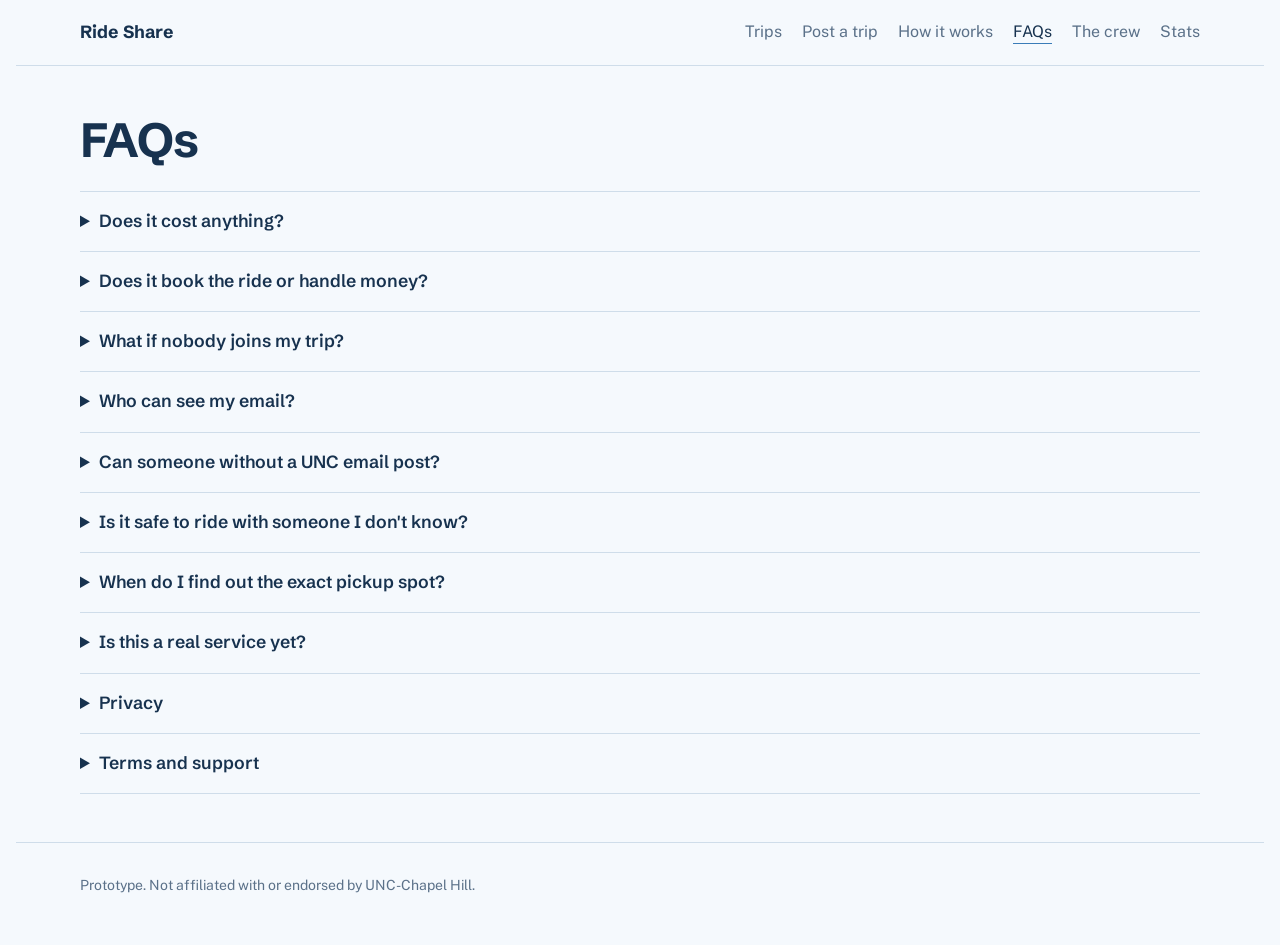
==== commit 97430aa2: "Remove Prototype page and nav link; set Uber Pool pickup cell to Sometimes Co-Authored-By: Claude Ha" ====
--- a/faq.html
+++ b/faq.html
@@ -21,7 +21,6 @@
       <a href="faq.html" aria-current="page">FAQs</a>
       <a href="founders.html">The crew</a>
       <a href="index.html">Stats</a>
-      <a href="prototype.html">Prototype</a>
     </nav>
   </div>
 </header>
